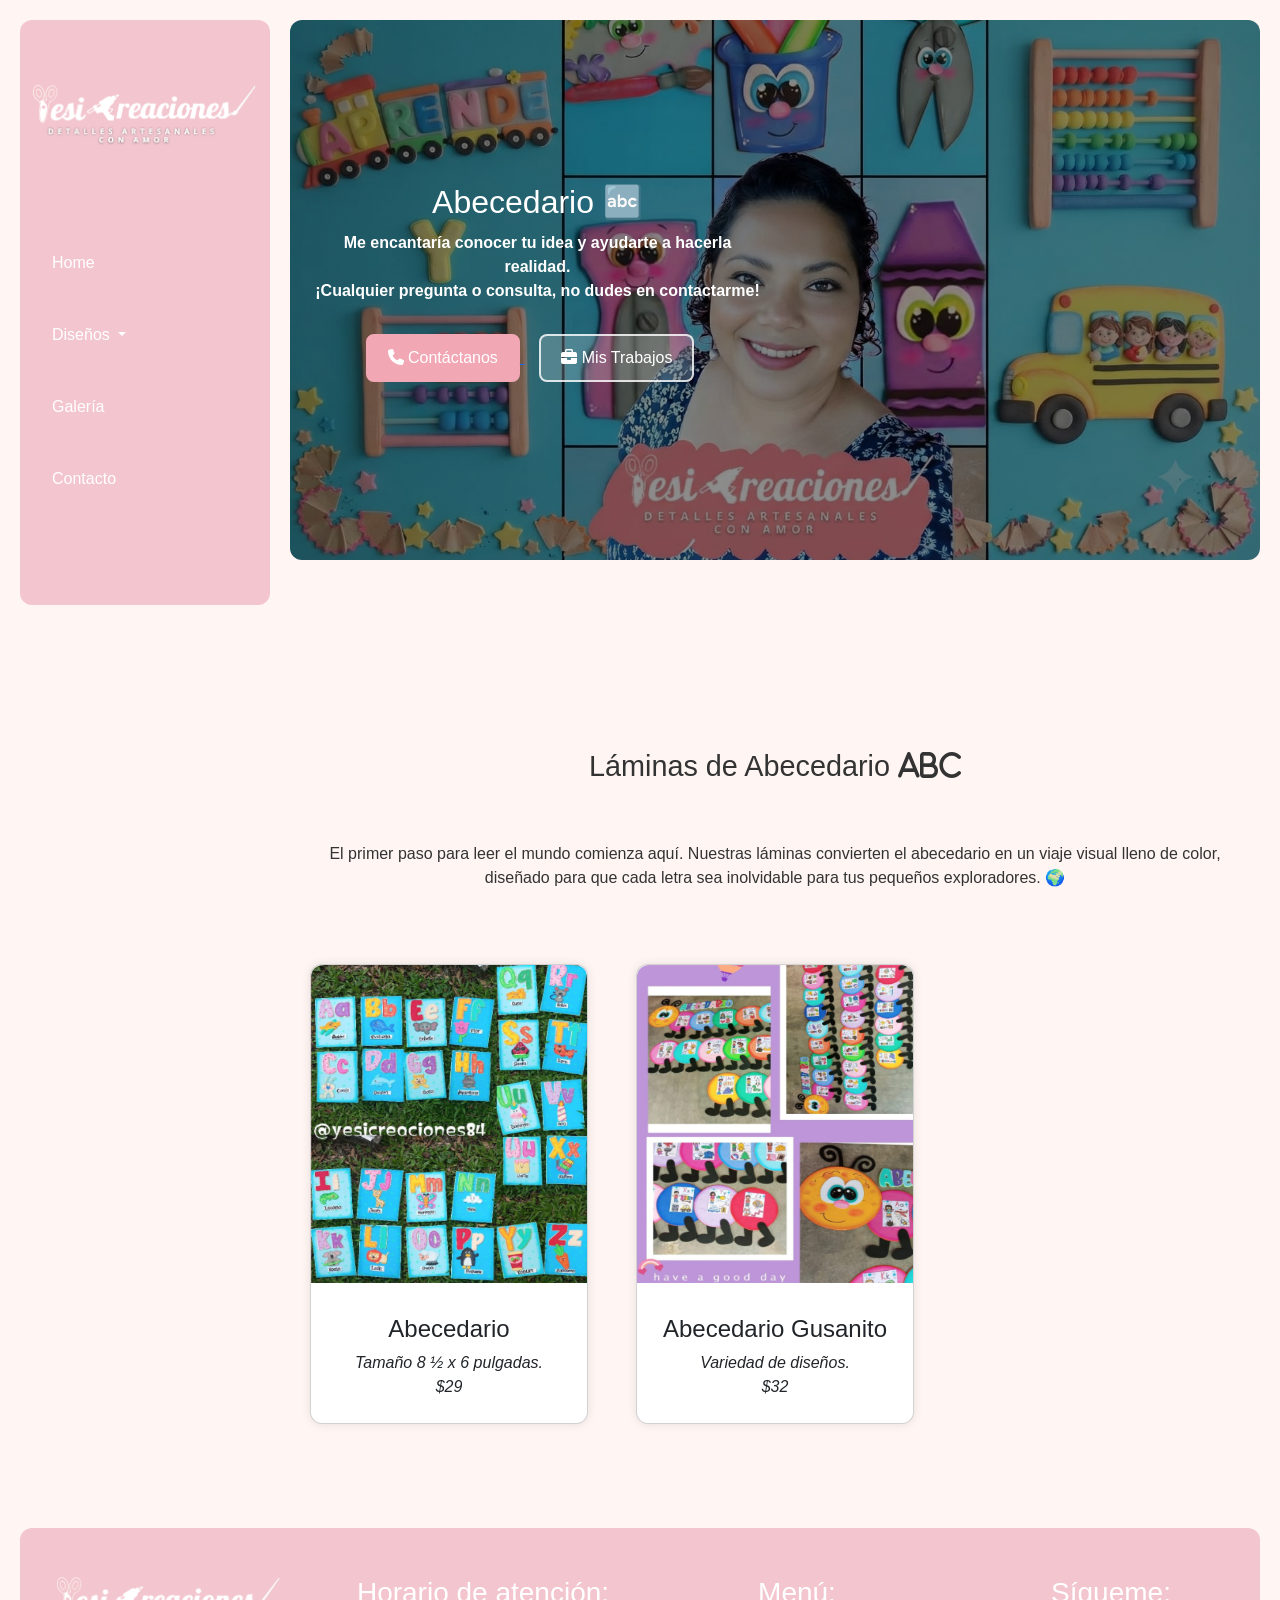
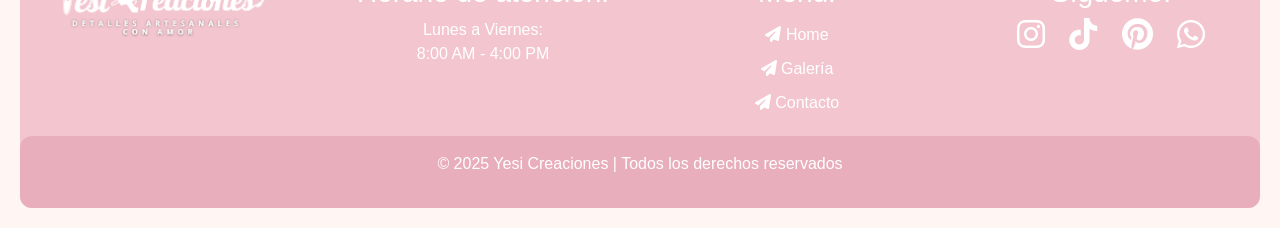
==== abecedario.html @ 876af3dc "modificaciones varias y refactorizacion de imgs" ====
<!DOCTYPE html>
<html lang="es">

<head>
    <meta charset="UTF-8" />
    <meta name="viewport" content="width=device-width, initial-scale=1.0" />
    <meta name="robots" content="index, follow" />
    <link rel="canonical" href="https://yesicreaciones.vercel.app/abecedario.html" />

    <meta name="description"
        content="Láminas de abecedario de Yesi Creaciones: abecedario clásico y gusanito. Diseños en foami para enseñar el alfabeto en aulas de Panamá." />

    <meta name="keywords" content="abecedario, alfabeto, láminas escolares, foami, manualidades Panamá" />

    <title>Abecedario | Yesi Creaciones</title>

    <!-- Open Graph -->
    <meta property="og:type" content="website" />
    <meta property="og:locale" content="es_PA" />
    <meta property="og:site_name" content="Yesi Creaciones" />
    <meta property="og:title" content="Abecedario | Yesi Creaciones" />
    <meta property="og:description" content="Láminas de abecedario de Yesi Creaciones: abecedario clásico y gusanito. Diseños en foami para enseñar el alfabeto en aulas de Panamá." />
    <meta property="og:url" content="https://yesicreaciones.vercel.app/abecedario.html" />
    <meta property="og:image" content="https://yesicreaciones.vercel.app/imgs/logoYessyCreaciones.png" />

    <link href="https://cdn.jsdelivr.net/npm/bootstrap@5.3.8/dist/css/bootstrap.min.css" rel="stylesheet"
        integrity="sha384-sRIl4kxILFvY47J16cr9ZwB07vP4J8+LH7qKQnuqkuIAvNWLzeN8tE5YBujZqJLB" crossorigin="anonymous" />

    <link rel="stylesheet" href="https://cdnjs.cloudflare.com/ajax/libs/font-awesome/6.5.1/css/all.min.css"
        integrity="sha512-DTOQO9RWCH3ppGqcWaEA1BIZOC6xxalwEsw9c2QQeAIftl+Vegovlnee1c9QX4TctnWMn13TZye+giMm8e2LwA=="
        crossorigin="anonymous" referrerpolicy="no-referrer" />

    <link rel="stylesheet" href="styles/portfolio.css">
</head>

<body>
    <div class="layout">

        <!-- menu -->
        <nav class="sidebar">
            <a class="logo" href="index.html">
                <img src="imgs/logoYessyCreaciones.png" alt="Logo de Yesi Creaciones" />
            </a>

            <button class="menuToggle" aria-label="Abrir menú">
                <span></span>
                <span></span>
                <span></span>
            </button>

            <ul class="listaMenu">
                <a href="index.html"><li>Home</li></a>
                
                <li class="nav-item dropdown">
                    <a class="nav-link dropdown-toggle" href="#" role="button" data-bs-toggle="dropdown" aria-expanded="false">
                        Diseños
                    </a>
                    <ul class="dropdown-menu">
                        <li><a class="dropdown-item" href="asistencia.html">Asistencia</a></li>
                        <li><a class="dropdown-item" href="cumpleanos.html">Cumpleaños</a></li>
                        <li><a class="dropdown-item" href="dias-semana.html">Días de la Semana</a></li>
                        <li><a class="dropdown-item" href="palabras-magicas.html">Palabras Mágicas</a></li>
                        <li><a class="dropdown-item" href="abecedario.html">Abecedario</a></li>
                        <li><a class="dropdown-item" href="numeros.html">Números</a></li>
                        <li><a class="dropdown-item" href="vocales.html">Vocales</a></li>
                    </ul>
                </li>

                <a href="galeria.html"><li>Galería</li></a>
                <a href="contacto.html"><li>Contacto</li></a>
            </ul>
        </nav>

        <header class="hero">
            <div class="hero-text">
                <h1>Abecedario 🔤</h1>
                <p>Me encantaría conocer tu idea y ayudarte a hacerla realidad. <br> 
                    ¡Cualquier pregunta o consulta, no dudes en contactarme!</p>

                <a href="https://wa.me/50763247221?text=Hola%20Yesi%20Creaciones%2C%20me%20gustar%C3%ADa%20cotizar%20un%20trabajo" target="_blank" rel="noopener">
                    <button class="btn1 btn-lg">
                        <i class="fa-solid fa-phone"></i> Contáctanos
                    </button>
                </a>
                <a href="galeria.html">
                    <button class="btn2 btn-lg btn-lg">
                        <i class="fa-solid fa-briefcase"></i> Mis Trabajos
                    </button>
                </a>
                
            </div>

        </header>

        <section class="cards">
            <h2 class="titulo-bloque-cards">Láminas de Abecedario <i class="fa-solid fa-a"></i><i class="fa-solid fa-b"></i><i class="fa-solid fa-c"></i></h2>
            <p class="textosTitulos">El primer paso para leer el mundo comienza aquí. Nuestras láminas convierten el abecedario en un viaje visual lleno de color, diseñado para que cada letra sea inolvidable para tus pequeños exploradores. 🌍</p>

            <div class="card" id="abecedario2">
                <img src="imgs/Manualidad-Abecedario1.png" alt="Manualidad Abecedario" loading="lazy" />
                <h4>Abecedario</h4>
                <em>Tamaño 8 ½ x 6 pulgadas.</em>
                <em class="precio">$29</em> <br>
            </div>   
            <div class="card" id="gusanito">
                <img src="imgs/Manualidad-Abecedario-Gusanito.png" alt="Manualidad Abecedario Gusanito" loading="lazy" />
                <h4>Abecedario Gusanito</h4>
                <em>Variedad de diseños.</em>
                <em class="precio">$32</em> <br>
            </div>   

        </section>

        <footer class="footer">
            <div class="logoFooter">
                <img src="imgs/logoYessyCreaciones.png" alt="Logo de Yesi Creaciones" />
            </div>

            <div class="menuFooter">
                <h3>Menú:</h3>
                <a href="index.html"><i class="fa-solid fa-paper-plane"></i> Home</a>
                <a href="galeria.html"><i class="fa-solid fa-paper-plane"></i> Galería</a>
                <a href="contacto.html"><i class="fa-solid fa-paper-plane"></i> Contacto</a>
            </div>

            <div class="horarioFooter">
                <h3>Horario de atención:</h3>
                <p>Lunes a Viernes: <br>8:00 AM - 4:00 PM</p>
            </div>

            <div class="socialFooter">
                <h3>Sígueme:</h3>
                <a href="https://www.instagram.com/yesicreaciones84" target="_blank"><i class="fa-brands fa-instagram fa-2x"></i></a>

                <a href="https://www.tiktok.com/@yesicreaciones84" target="_blank"><i class="fa-brands fa-tiktok fa-2x"></i></a>

                <a href="https://www.pinterest.com/yesemiranda84" target="_blank"> <i class="fa-brands fa-pinterest fa-2x"></i></a>

                <a href="https://wa.me/50763247221?text=Hola%20Yesi%20Creaciones%2C%20me%20gustar%C3%ADa%20cotizar%20un%20trabajo"
                    target="_blank" rel="noopener"><i class="fa-brands fa-whatsapp fa-2x"></i></a>
            </div>

            <div class="copyrightFooter">
                <p>© 2025 Yesi Creaciones | Todos los derechos reservados</p>
            </div>
        </footer>

    </div>

    <!-- Botón volver arriba -->
    <a href="#" class="scroll-top" aria-label="Volver arriba">
        <i class="fa-solid fa-chevron-up"></i>
    </a>

    <script src="scripts/menuHamb.js"></script>
    
    <script src="https://cdn.jsdelivr.net/npm/bootstrap@5.3.8/dist/js/bootstrap.bundle.min.js"
        integrity="sha384-FKyoEForCGlyvwx9Hj09JcYn3nv7wiPVlz7YYwJrWVcXK/BmnVDxM+D2scQbITxI"
        crossorigin="anonymous"></script>
</body>
</html>
---- styles/portfolio.css ----
:root {
    --background-color-hover: #e9aebb;
    --font-color: #333333;
    --font-color2: #ffffff;
    --nav-background-color: #f3c6cf;
    --background-color: #fff6f3;
    --btn-color: #f2a7b5;
}

* {
    box-sizing: border-box; /* incluyo el padding y border en el tamaño total de los elementos */
}

html,
body {
    margin: 0; /* elimino el margen externo de todos los elementos */
    padding: 0; /* elimino el relleno interno de todos los elementos */
    overflow-x: hidden; /* evita scroll horizontal por elementos que desbordan */
}

body {
    margin: 0; /* elimino el margen externo de todos los elementos */
    padding: 0; /* elimino el relleno interno de todos los elementos */
    font-family: Arial, sans-serif; /* establezco una fuente legible para todo el sitio */
    background: var(--background-color); /* color de fondo claro para todo el sitio */
}

.layout {
    display: grid; /* utilizo grid layout para organizar el contenido */
    grid-template-columns: 250px 1fr; /* aqui el digo que la primera columna es de 250px y la segunda toma el resto */
    grid-template-rows: 350px auto auto auto; /* filas con alturas automáticas */
    grid-template-areas: 
        "sidebar hero"
        "sidebar hero"
        "sidebar main"
        ". cards"
        "footer footer";
    min-height: 100vh; /* aseguro que el layout ocupe al menos toda la altura de la ventana */
    gap: 20px; /* espacio entre las áreas del grid */
    padding: 20px; /* espacio interno alrededor del layout */
    box-sizing: border-box; /* incluyo el padding en el tamaño total del layout */
}

.logo img {
    width: 14rem; /* ancho del logo */
    display: block; /* lo hago un elemento de bloque para que respete el margin auto */
    margin: 4rem auto; /* centro el logo horizontalmente */
    transition: all 0.3s ease; /* transición suave para cualquier cambio */
}
.logo img:hover {
    transform: scale(1.0); /* efecto de zoom al pasar el cursor */
    transition: transform 0.3s ease; /* transición suave para el efecto */
}

.sidebar {
    grid-area: sidebar; /* asigno el área del grid para el menú */
    position: sticky; /* hago que el menú sea sticky */
    top: 0; /* distancia desde la parte superior cuando es sticky */
    z-index: 1000; /* z-index alto para que quede por encima de otros elementos */
    background: var(--nav-background-color); /* color de fondo oscuro para el menú */
    color: var(--font-color); /* color de fuente claro para el menú */
    border-radius: 12px; /* bordes redondeados */
    align-items: stretch; /* centro verticalmente los elementos */
    overflow: visible; /* permitir que el dropdown se desborde */
    display: flex;
    flex-direction: column;
    height: 65vh;
}
.sidebar ul {
    list-style: none; /* elimino los puntos de la lista */
    padding: 0; /* elimino el padding por defecto */
}
.sidebar ul li {
    margin: 1rem 0; /* espacio entre los elementos de la lista */
    cursor: pointer; /* cambio el cursor para indicar que es interactivo */
    padding: 0.5rem 1rem 0.5rem 2rem; /* espacio a la izquierda para separar el texto del borde */
    margin: 2rem 0; /* espacio entre los elementos de la lista */
    transition: all 0.3s ease; /* transición suave para los efectos hover */
}
.sidebar ul a {
    text-decoration: none; /* elimino el subrayado de los enlaces */
    color: var(--font-color2); /* color de fuente claro para los enlaces */
    display: block; /* hago que el enlace ocupe todo el espacio del li */
}   
.sidebar ul li:not(.dropdown-menu li):hover, .sidebar ul a.active li {
    background: rgba(255, 255, 255, 0.2); /* cambio de fondo al pasar el cursor o si es el enlace activo */
}

/* ===DROPDOWN DISEÑOS === */
.sidebar .nav-item.dropdown {
    position: relative;
}
.sidebar .dropdown-toggle {
    color: var(--font-color2) !important;
}
.sidebar .dropdown-toggle:hover,
.sidebar .dropdown-toggle:focus,
.sidebar .dropdown-toggle:active,
.sidebar .dropdown-toggle.show {
    color: var(--font-color2) !important;
    background: rgba(255, 255, 255, 0.2);
}
.sidebar .dropdown-menu {
    background: var(--nav-background-color);
    border: none;
    border-radius: 8px;
    padding: 0.5rem 0;
    min-width: 100%;
}
.sidebar .dropdown-menu li {
    margin: 0;
    padding: 0;
}
.sidebar .dropdown-menu a {
    color: var(--font-color2);
    padding: 0.5rem 1.5rem;
}
.sidebar .dropdown-menu a:hover,
.sidebar .dropdown-menu a:focus {
    background: rgba(255, 255, 255, 0.2);
    outline: none;
}
/* ===FIN DROPDOWN DISEÑOS === */


/* ===MENU HAMBURGUESA PARA MOVILES === */
.menuToggle {
    display: none; /* oculto el boton por defecto */
    flex-direction: column; /* organizo los spans en columna */
    justify-content: space-around; /* distribuyo los spans con espacio entre ellos */
    width: 30px; /* ancho del boton */
    height: 25px; /* alto del boton */
    background: transparent; /* le aplico fondo transparente para que no se vea */
    border: none; /* sin borde */
    cursor: pointer; /* cursor de mano */
    padding: 0; /* sin padding */
    z-index: 1100; /* z-index alto para que quede por encima de otros elementos */
}

.menuToggle span {
    width: 100%; /* ancho completo de cada span */
    height: 3px; /* alto de cada span */
    background: var(--font-color2); /* color blanco para que se vea en fondo oscuro */
    border-radius: 10px; /* bordes redondeados */
    transition: all 0.3s ease; /* transicion suave para las transformaciones */
}

/* selecciono el primer span dentro del menuToggle cuando tiene la clase active */
.menuToggle.active span:nth-child(1) { 
    /* aqui le digo que rote ese span para formar una parte de la x */
    transform: rotate(45deg) translate(5px, 5px); /* rotacion y traslacion del primer span */
}

/* selecciono el segundo span dentro del menuToggle cuando tiene la clase active */
.menuToggle.active span:nth-child(2) {
    /* aqui le digo que oculte ese span para transformarlo en una X */
    opacity: 0; /* oculto el segundo span */
}

/* selecciono el tercer span dentro del menuToggle cuando tiene la clase active */
.menuToggle.active span:nth-child(3) {
    /* aqui le digo que rote ese span cruzarlo con el primer span y transformarlo en una X */
    transform: rotate(-45deg) translate(7px, -7px); /* rotacion y traslacion del tercer span */
}
/* === FIN MENU HAMBURGUESA PARA MOVILES === */


.hero {
    grid-area: hero;
    /* Fondo con overlay para legibilidad */
    background: linear-gradient(rgba(0,0,0,0.45), rgba(0,0,0,0.45)), url("../imgs/heroYee.jpeg");
    /* background-attachment: fixed; /* para que la img de fondo no se mueva al hacer scroll */
    /* background-position: center; */
    background-size: cover;
    background-repeat: no-repeat;
    border-radius: 12px;
    padding: 20px;
    display: grid;
    grid-template-columns: 1fr 1fr;
    grid-template-areas: 
        "text person";
    align-items: center;
    gap: 20px;
    color: #ffffff;
    font-weight: bold;
    height: 60vh;
}

.hero-text {
    grid-area: text;
    text-align: center;
}

.hero-text h1 {
    margin: 0 0 10px;
    font-size: 32px;
    text-align: center;
}

.hero-person {
    grid-area: person;
    text-align: center;
}
.hero-person img {
    border-radius: 12px;
    height: auto;
}

.hero-person img {
    max-width: 80%;
    height: auto;
}
.btn1 {
    background-color: var(--btn-color);
    color: var(--font-color2);
    border: 2px solid var(--btn-color);
    padding: 10px 20px;
    border-radius: 8px;
    font-size: 16px;
    cursor: pointer;
    transition: background-color 0.3s ease, border-color 0.3s ease, color 0.3s ease, transform 0.3s ease;
    text-decoration: none;
}
.btn1  a {
    text-decoration: none;
}
.btn1:hover {
    background-color: rgba(255, 255, 255, 0.2);
    border: 2px solid rgba(255, 255, 255, 0.8);
    transform: scale(1.05);
    color: var(--font-color2);
}
.btn2 {
    background-color: rgba(255, 255, 255, 0.2);
    border: 2px solid rgba(255, 255, 255, 0.8);
    color: var(--font-color2);
    padding: 10px 20px;
    border-radius: 8px;
    font-size: 16px;
    cursor: pointer;
    margin: 15px;
    transition: background-color 0.3s ease, border-color 0.3s ease, color 0.3s ease, transform 0.3s ease;
}
.btn2  a {
    text-decoration: none;
}
.btn2:hover {
    background-color: var(--btn-color);
    border: 2px solid var(--btn-color);
    transform: scale(1.05);
    color: var(--font-color2);
}

.main {
    grid-area: main;
    background: white;
    padding: 20px;
    border-radius: 12px;
    display: grid;
    grid-template-columns: repeat(auto-fit, minmax(150px, 1fr));
    gap: 15px;
}

.main figure {
    margin: 0;
    display: flex;
    flex-direction: column;
    align-items: center;
    text-align: center;
}

.main figure img {
    width: 100%;
    height: 200px;
    border-radius: 10px;
    box-shadow: 10px 10px 10px rgba(0, 0, 0, 0.1);
    margin-bottom: 10px;
}

.main figure figcaption {
    color: var(--font-color);
    font-size: 14px;
    font-weight: 500;
    padding: 5px;
}

.main a {
    text-decoration: none;
}

.cards {
    grid-area: cards;
    display: grid;
    grid-template-columns: repeat(auto-fit, minmax(240px, 1fr));
    gap: 3rem;
    padding: 20px;
    margin-top: 3rem;
    justify-content: center;
    align-items: stretch;
}

.titulo-bloque-cards {
    grid-column: 1 / -1; /* ocupar todo el ancho del grid */
    text-align: center;
    margin: 3.5rem 3rem 0 3rem;
    padding-bottom: 10px;
    font-size: 1.8rem;
    color: var(--font-color);
}

.textosTitulos {
    grid-column: 1 / -1; /* ocupar todo el ancho del grid */
    text-align: center;
    padding-bottom: 10px;
    font-size: 1rem;
    color: var(--font-color);
}


.card {
    background: #ffffff;
    border-radius: 12px;
    box-shadow: 0 0 10px rgba(0, 0, 0, 0.1);
    display: flex;
    flex-direction: column;
    text-align: center;
    width: 100%;
    max-width: 350px;
    justify-self: center;
}
.card img {
    border-radius: 12px 12px 0 0;
    width: 100%;
    height: 350px;
    padding-bottom: 2rem;
}



.footer {
    grid-area: footer;
    display: grid; /* utilizo grid layout para organizar el contenido */
    grid-template-columns: 1fr 1fr 1fr 1fr; /* aqui el digo que la primera columna es de 250px y la segunda toma el resto */
    grid-template-rows: auto auto; /* filas con alturas automáticas */
    grid-template-areas: 
        "logoFooter horarioFooter menuFooter socialFooter"
        "copyrightFooter copyrightFooter copyrightFooter copyrightFooter";
    gap: 1rem; /* espacio entre las áreas del grid */
    box-sizing: border-box; /* incluyo el padding en el tamaño total del layout */
    background-color: var(--nav-background-color);
    color: var(--font-color2);
    border-radius: 12px;
    width: 100%;
    margin-top: 4rem;
}

.logoFooter {
    grid-area: logoFooter;
    text-align: center;
}
.logoFooter img {
    margin-top: 3rem;
    width: 14rem;
}
.horarioFooter {
    grid-area: horarioFooter;
    text-align: center;
    margin-top: 3rem;
}
.menuFooter {
    display: flex;
    flex-direction: column;
    grid-area: menuFooter;
    text-align: center;
    margin-top: 3rem;
    transition: all 0.3s ease;
}
.menuFooter a {
    color: var(--font-color2);
    text-decoration: none;
    margin: 5px 0;
    transition: all 0.3s ease;
}
.menuFooter a:hover, .menuFooter a:focus {
    text-decoration: underline;
    transform: scale(1.05);
}

.socialFooter {
    grid-area: socialFooter;
    text-align: center;
    margin-top: 3rem;
    transition: all 0.3s ease;
}
.socialFooter a {
    color: var(--font-color2);
    margin: 0 10px;
    font-size: 1rem;
    transition: all 0.3s ease;
    display: inline-block;
}
.socialFooter a:hover, .socialFooter a:focus {
    transform: scale(1.05);
}
.copyrightFooter {
    grid-area: copyrightFooter;
    text-align: center;
    padding: 1rem;
    background: var(--background-color-hover);
    color: white;
    border-radius: 12px;
    font-size: 16px;
    object-fit: contain;
}



/* Botón volver arriba */
.scroll-top {
    position: fixed;
    bottom: 30px;
    right: 30px;
    width: 45px;
    height: 45px;
    background: var(--btn-color);
    color: var(--font-color2);
    border: none;
    border-radius: 50%;
    display: flex;
    align-items: center;
    justify-content: center;
    font-size: 1.2rem;
    cursor: pointer;
    opacity: 0;
    pointer-events: none;
    transition: opacity 0.3s ease, transform 0.3s ease;
    z-index: 999;
    text-decoration: none;
}
.scroll-top.visible {
    opacity: 1;
    pointer-events: auto;
}
.scroll-top:hover {
    background: var(--background-color-hover);
    transform: translateY(-3px);
}

@media (max-width: 600px) {

    body {
        box-sizing: border-box;
        margin: 0;
    }

    .layout {
        grid-template-columns: 1fr;
        grid-template-rows: auto auto auto auto;
        grid-template-areas:
        "sidebar"
        "hero"
        "main"
        "cards"
        "footer";
        box-sizing: border-box;
        padding: 6px;
        gap: 10px;
    }

    .hero {
        grid-template-columns: 1fr;
        background-position: center;
        grid-template-areas:
        "text"
        "person";
        height: auto;
    }

    .hero-person img {
        max-width: 360px;
    }

    /*para colocar los botones horizontales en el centro de la pantalla en mobile*/
    .hero-text > a > button {
        margin: 0 auto;
        display: inline-block;
    }

    /* sidebar en mobile */
    .sidebar {
        flex-direction: column;
        justify-content: flex-start;
        align-items: center;
        position: sticky;
        top: 0;
        padding: 20px 15px;
        overflow: visible;
        min-height: 120px;
        z-index: 1200;
        width: 100%;
        height: fit-content;
        border-radius: 20px;
    }

    .sidebar .logo {
        width: 100%;
        text-align: center;
        margin-bottom: 0;
        padding: 0;
        flex-shrink: 0;
    }

    .sidebar .logo img {
        width: 18rem;
    }
    .sidebar ul li:not(.dropdown-menu li):hover, .sidebar ul a.active li {
        background: linear-gradient(to bottom, #e9aebb, #ffb6c1);
        transform: none;
    }


    /* mostrar botón hamburguesa en móvil */
    .menuToggle {
        display: flex; /* display flex para que se comporte como flexbox */
        position: absolute;
        bottom: 20px;
        right: 15px;
        flex-shrink: 0;
    }
    
    .sidebar .listaMenu {
        display: none; /* ocultar el menú por defecto */
        position: fixed; /* usar fixed para que se abra desde el viewport */
        top: 245px; /* posición desde la parte superior */
        right: 0; /* alineado al inicio del viewport */
        width: 80%; /* mitad de la pantalla */
        background: var(--nav-background-color); /* mismo color de fondo que el sidebar */
        z-index: 1100; /* z-index alto para que quede por encima de otros elementos */
        padding: 10px 0; /* padding vertical */
        flex-direction: column; /* organizar items en columna */
        list-style: none;
        margin: 0;
        max-height: calc(100vh - 245px);
        overflow-y: auto;
        border-radius: 0 0 20px 20px; /* bordes redondeados solo en la parte inferior */
    }

    .sidebar .listaMenu li {
        margin: 0;
        padding: 15px 20px;
        width: 100%;
        text-align: left;
        border-bottom: 1px solid rgba(255, 255, 255, 0.1);
    }

    .sidebar .listaMenu a {
        text-decoration: none;
        color: var(--font-color2);
        display: block;
        width: 100%;
    }

    .sidebar .listaMenu a.active li {
        background: var(--background-color-hover);
    }

    .sidebar .listaMenu.active {
        display: flex; /* mostrar el menú cuando tiene la clase active */
    }

    /* Dropdown en mobile: oculto por defecto, se abre con click */
    .sidebar .dropdown-menu {
        position: static !important;
        background: transparent;
        border-radius: 0;
        padding: 0;
        box-shadow: none;
    }
    .sidebar .dropdown-menu.show {
        display: block;
    }
    .sidebar .dropdown-menu a {
        padding: 10px 20px 10px 40px;
        font-size: 14px;
        border-bottom: 1px solid rgba(255, 255, 255, 0.1);
    }

    .cards {
        grid-template-columns: repeat(2, 1fr); /* 2 columnas en mobile */
        gap: 12px;
    }

    .card {
        padding: 12px;
    }

    .card img {
        height: 200px;
    }
   

    .footer {
        grid-template-columns: 1fr;
        grid-template-areas:
            "logoFooter"
            "horarioFooter"
            "menuFooter"
            "socialFooter"
            "."
            "copyrightFooter";
        font-size: 14px;
        width: 100%;
    }
}
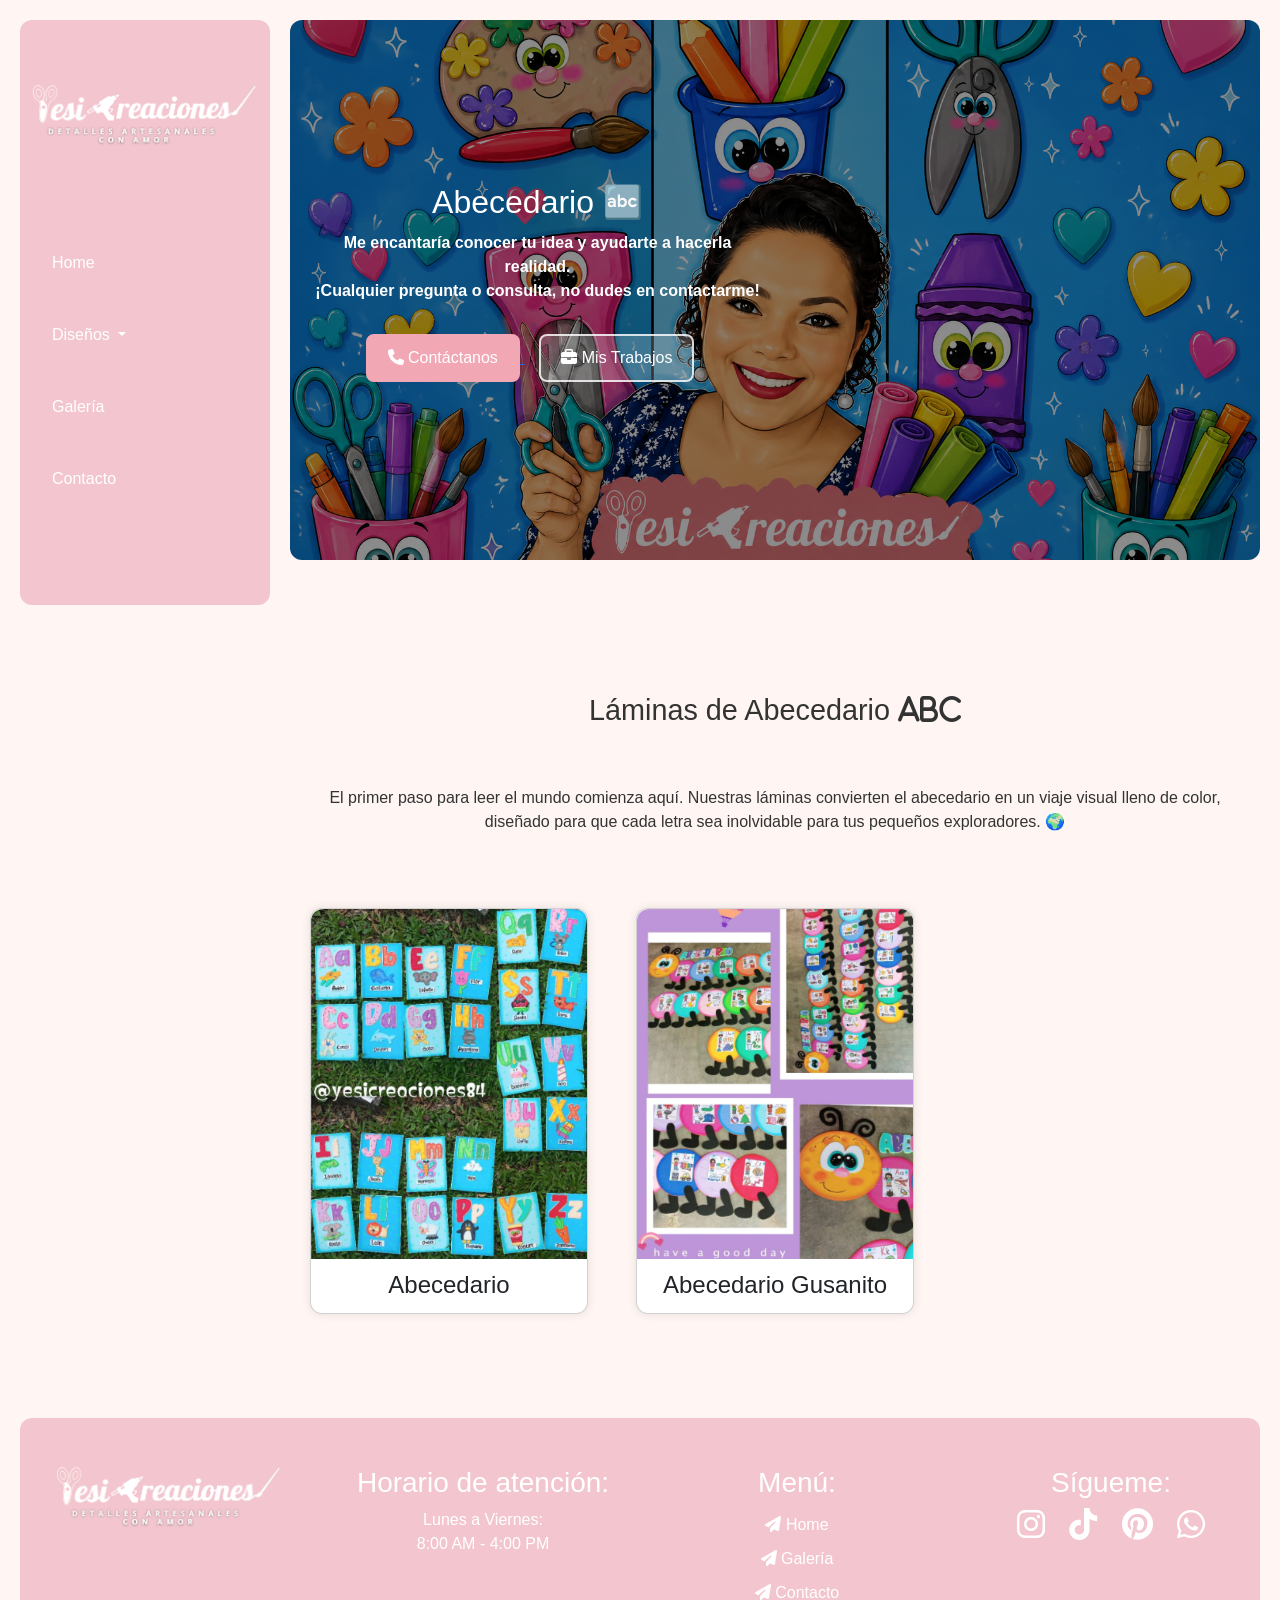
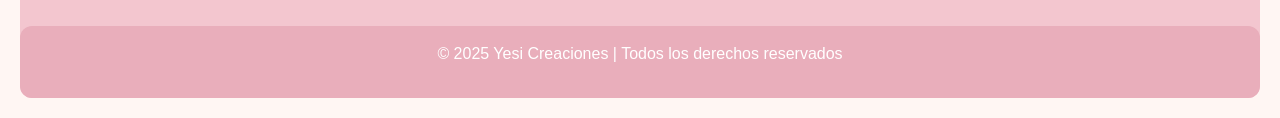
==== commit 86ee0364: "refactorizo y agrego imgs a la categoria numeros, tambien creo archivo de modal para ser reutilizado" ====
--- a/abecedario.html
+++ b/abecedario.html
@@ -96,20 +96,59 @@
             <h2 class="titulo-bloque-cards">Láminas de Abecedario <i class="fa-solid fa-a"></i><i class="fa-solid fa-b"></i><i class="fa-solid fa-c"></i></h2>
             <p class="textosTitulos">El primer paso para leer el mundo comienza aquí. Nuestras láminas convierten el abecedario en un viaje visual lleno de color, diseñado para que cada letra sea inolvidable para tus pequeños exploradores. 🌍</p>
 
-            <div class="card" id="abecedario2">
+            <!-- Tarjeta 1: Abecedario — id mantiene para compatibilidad con enlaces existentes -->
+            <div class="card" id="abecedario2"
+                 data-nombre="Abecedario"
+                 data-img="imgs/Manualidad-Abecedario1.png"
+                 data-precio="$29"
+                 data-bs-toggle="modal"
+                 data-bs-target="#modalProducto">
                 <img src="imgs/Manualidad-Abecedario1.png" alt="Manualidad Abecedario" loading="lazy" />
                 <h4>Abecedario</h4>
-                <em>Tamaño 8 ½ x 6 pulgadas.</em>
-                <em class="precio">$29</em> <br>
-            </div>   
-            <div class="card" id="gusanito">
+            </div>
+
+            <!-- Tarjeta 2: Abecedario Gusanito — id mantiene para compatibilidad con enlaces existentes -->
+            <div class="card" id="gusanito"
+                 data-nombre="Abecedario Gusanito"
+                 data-img="imgs/Manualidad-Abecedario-Gusanito.png"
+                 data-precio="$32"
+                 data-bs-toggle="modal"
+                 data-bs-target="#modalProducto">
                 <img src="imgs/Manualidad-Abecedario-Gusanito.png" alt="Manualidad Abecedario Gusanito" loading="lazy" />
                 <h4>Abecedario Gusanito</h4>
-                <em>Variedad de diseños.</em>
-                <em class="precio">$32</em> <br>
             </div>   
 
         </section>
+
+        <!-- Modal Bootstrap — se reutiliza para todas las tarjetas, JS pobla los datos al hacer clic -->
+        <div class="modal fade" id="modalProducto" tabindex="-1"
+             aria-labelledby="modalProductoLabel" aria-hidden="true">
+            <div class="modal-dialog modal-dialog-centered modal-dialog-scrollable">
+                <div class="modal-content">
+                    <!-- modal-header: titulo + boton cerrar (×) -->
+                    <div class="modal-header">
+                        <h2 class="modal-title" id="modalProductoLabel"></h2>
+                        <button type="button" class="btn-close" data-bs-dismiss="modal"
+                                aria-label="Cerrar"></button>
+                    </div>
+                    <!-- modal-body: imagen del producto + precio centrado -->
+                    <div class="modal-body">
+                        <img id="modalImg" src="" alt="" class="modal-producto-img" />
+                        <p class="modal-precio" id="modalPrecio"></p>
+                    </div>
+                    <!-- modal-footer: botones de WhatsApp y Compartir -->
+                    <div class="modal-footer">
+                        <a id="modalWhatsApp" href="" target="_blank" rel="noopener"
+                           class="btn btn-whatsapp">
+                            <i class="fa-brands fa-whatsapp"></i> Cotizar por WhatsApp
+                        </a>
+                        <button id="modalCompartir" class="btn btn-compartir">
+                            <i class="fa-solid fa-share-nodes"></i> Compartir
+                        </button>
+                    </div>
+                </div>
+            </div>
+        </div>
 
         <footer class="footer">
             <div class="logoFooter">
@@ -152,10 +191,15 @@
         <i class="fa-solid fa-chevron-up"></i>
     </a>
 
+    <!-- menuHamb.js: control del menu hamburguesa y boton scroll-to-top -->
     <script src="scripts/menuHamb.js"></script>
     
+    <!-- Bootstrap bundle: debe cargar ANTES de modal.js porque maneja la apertura/cierre del modal -->
     <script src="https://cdn.jsdelivr.net/npm/bootstrap@5.3.8/dist/js/bootstrap.bundle.min.js"
         integrity="sha384-FKyoEForCGlyvwx9Hj09JcYn3nv7wiPVlz7YYwJrWVcXK/BmnVDxM+D2scQbITxI"
         crossorigin="anonymous"></script>
+
+    <!-- modal.js: logica para poblar el modal con datos del producto al hacer clic en una tarjeta -->
+    <script src="scripts/modal.js"></script>
 </body>
 </html>
--- a/styles/portfolio.css
+++ b/styles/portfolio.css
@@ -168,9 +168,9 @@
 .hero {
     grid-area: hero;
     /* Fondo con overlay para legibilidad */
-    background: linear-gradient(rgba(0,0,0,0.45), rgba(0,0,0,0.45)), url("../imgs/heroYee.jpeg");
+    background: linear-gradient(rgba(0,0,0,0.45), rgba(0,0,0,0.45)), url("../imgs/heroYeAnimeXl.png");
     /* background-attachment: fixed; /* para que la img de fondo no se mueva al hacer scroll */
-    /* background-position: center; */
+    background-position: center; 
     background-size: cover;
     background-repeat: no-repeat;
     border-radius: 12px;
@@ -294,7 +294,7 @@
     grid-template-columns: repeat(auto-fit, minmax(240px, 1fr));
     gap: 3rem;
     padding: 20px;
-    margin-top: 3rem;
+    /* margin-top: 3rem; */
     justify-content: center;
     align-items: stretch;
 }
@@ -302,7 +302,7 @@
 .titulo-bloque-cards {
     grid-column: 1 / -1; /* ocupar todo el ancho del grid */
     text-align: center;
-    margin: 3.5rem 3rem 0 3rem;
+    margin: 3rem 3rem 0 3rem;
     padding-bottom: 10px;
     font-size: 1.8rem;
     color: var(--font-color);
@@ -327,14 +327,17 @@
     width: 100%;
     max-width: 350px;
     justify-self: center;
+    padding: 0;
 }
 .card img {
     border-radius: 12px 12px 0 0;
     width: 100%;
     height: 350px;
-    padding-bottom: 2rem;
-}
-
+    padding-bottom: 0;
+}
+.card h4 {
+    margin: 0.8rem 0.5rem;
+}
 
 
 .footer {
@@ -413,6 +416,76 @@
     object-fit: contain;
 }
 
+
+
+/* === MODAL DE PRODUCTOS === */
+/* Imagen dentro del modal: ancho completo, bordes redondeados */
+.modal-producto-img {
+    width: 100%;
+    border-radius: 8px;
+    margin-bottom: 1rem;
+}
+
+/* Texto descriptivo del producto en el modal */
+.modal-descripcion {
+    font-size: 1rem;
+    line-height: 1.6; /* interlineado amplio para facilitar lectura */
+    color: var(--font-color);
+    margin-bottom: 1rem;
+}
+
+/* Precio centrado, destacado: mas grande y con color de acento del sitio */
+.modal-precio {
+    font-size: 1.4rem;
+    font-weight: bold;
+    color: var(--btn-color);
+    text-align: center;
+    margin: 0.5rem 0 0 0;
+}
+
+/* Boton WhatsApp: verde oficial de WhatsApp para reconocimiento inmediato */
+.btn-whatsapp {
+    background-color: #25d366;
+    color: #fff;
+    border: none;
+    border-radius: 8px;
+    padding: 10px 20px;
+    font-size: 16px;
+    cursor: pointer;
+    text-decoration: none; /* eliminar subrayado del enlace <a> */
+    transition: background-color 0.3s ease;
+}
+.btn-whatsapp:hover {
+    background-color: #1da851;
+    color: #fff;
+}
+
+/* Boton Compartir: usa el color de acento del sitio para consistencia visual */
+.btn-compartir {
+    background-color: var(--btn-color);
+    color: #fff;
+    border: none;
+    border-radius: 8px;
+    padding: 10px 20px;
+    font-size: 16px;
+    cursor: pointer;
+    transition: background-color 0.3s ease;
+}
+.btn-compartir:hover {
+    background-color: var(--background-color-hover);
+    color: #fff;
+}
+
+/* Cursor pointer en las tarjetas para indicar que son clickeables */
+.card[data-bs-toggle="modal"] {
+    cursor: pointer;
+    transition: transform 0.2s ease, box-shadow 0.2s ease;
+}
+/* Efecto hover: la tarjeta se eleva ligeramente para dar feedback visual */
+.card[data-bs-toggle="modal"]:hover {
+    transform: translateY(-4px);
+    box-shadow: 0 6px 20px rgba(0, 0, 0, 0.15);
+}
 
 
 /* Botón volver arriba */
@@ -468,6 +541,8 @@
     }
 
     .hero {
+        background: linear-gradient(rgba(0,0,0,0.45), rgba(0,0,0,0.45)), url("../imgs/heroYeAnime.jpeg"); /* imagen de fondo con overlay oscuro */
+        background-size: cover; /* hago que la imagen de fondo cubra todo el área */
         grid-template-columns: 1fr;
         background-position: center;
         grid-template-areas:
@@ -591,11 +666,23 @@
     }
 
     .card {
-        padding: 12px;
+        padding: 0;
     }
 
     .card img {
         height: 200px;
+    }
+
+    /* Modal en mobile: margen reducido y botones apilados verticalmente */
+    .modal-dialog {
+        margin: 0.5rem;
+    }
+    .modal-footer {
+        flex-direction: column; /* apilar botones en columna */
+        gap: 0.5rem;
+    }
+    .modal-footer .btn {
+        width: 100%; /* cada boton ocupa todo el ancho */
     }
    
 
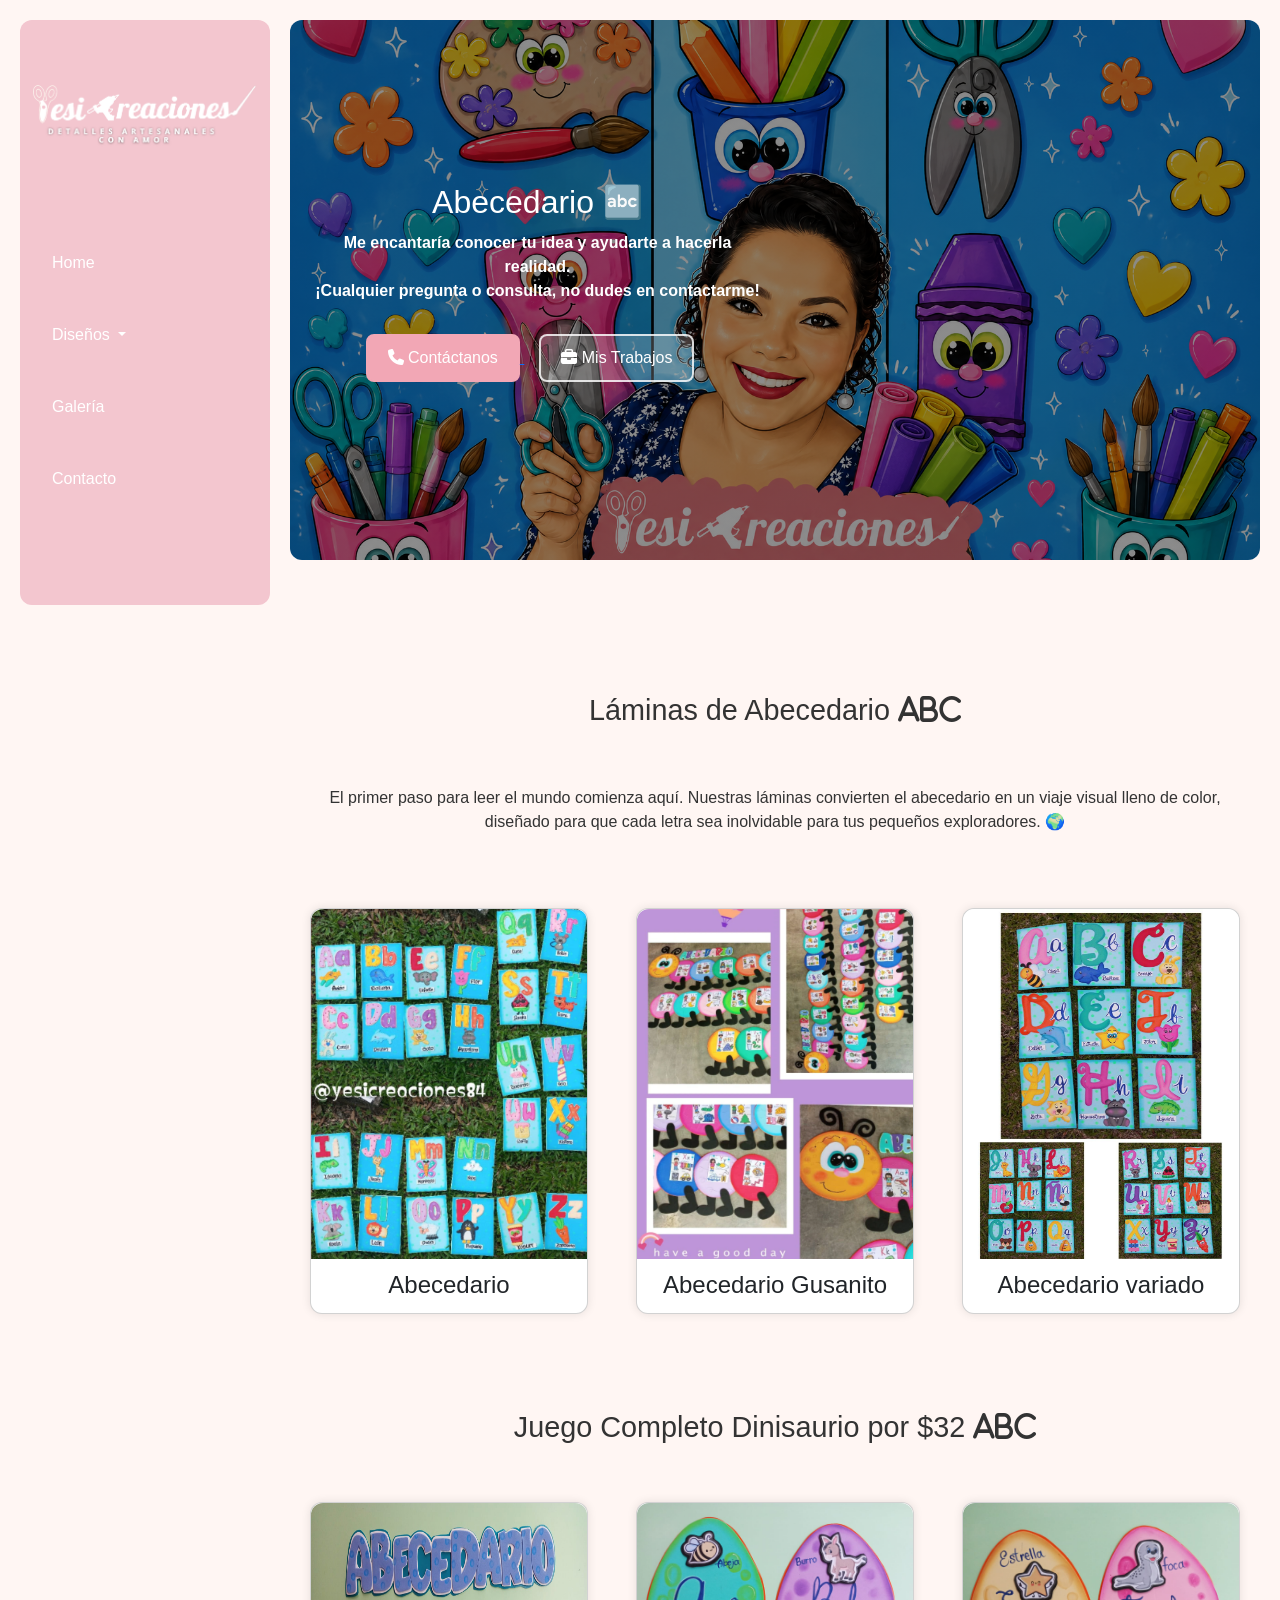
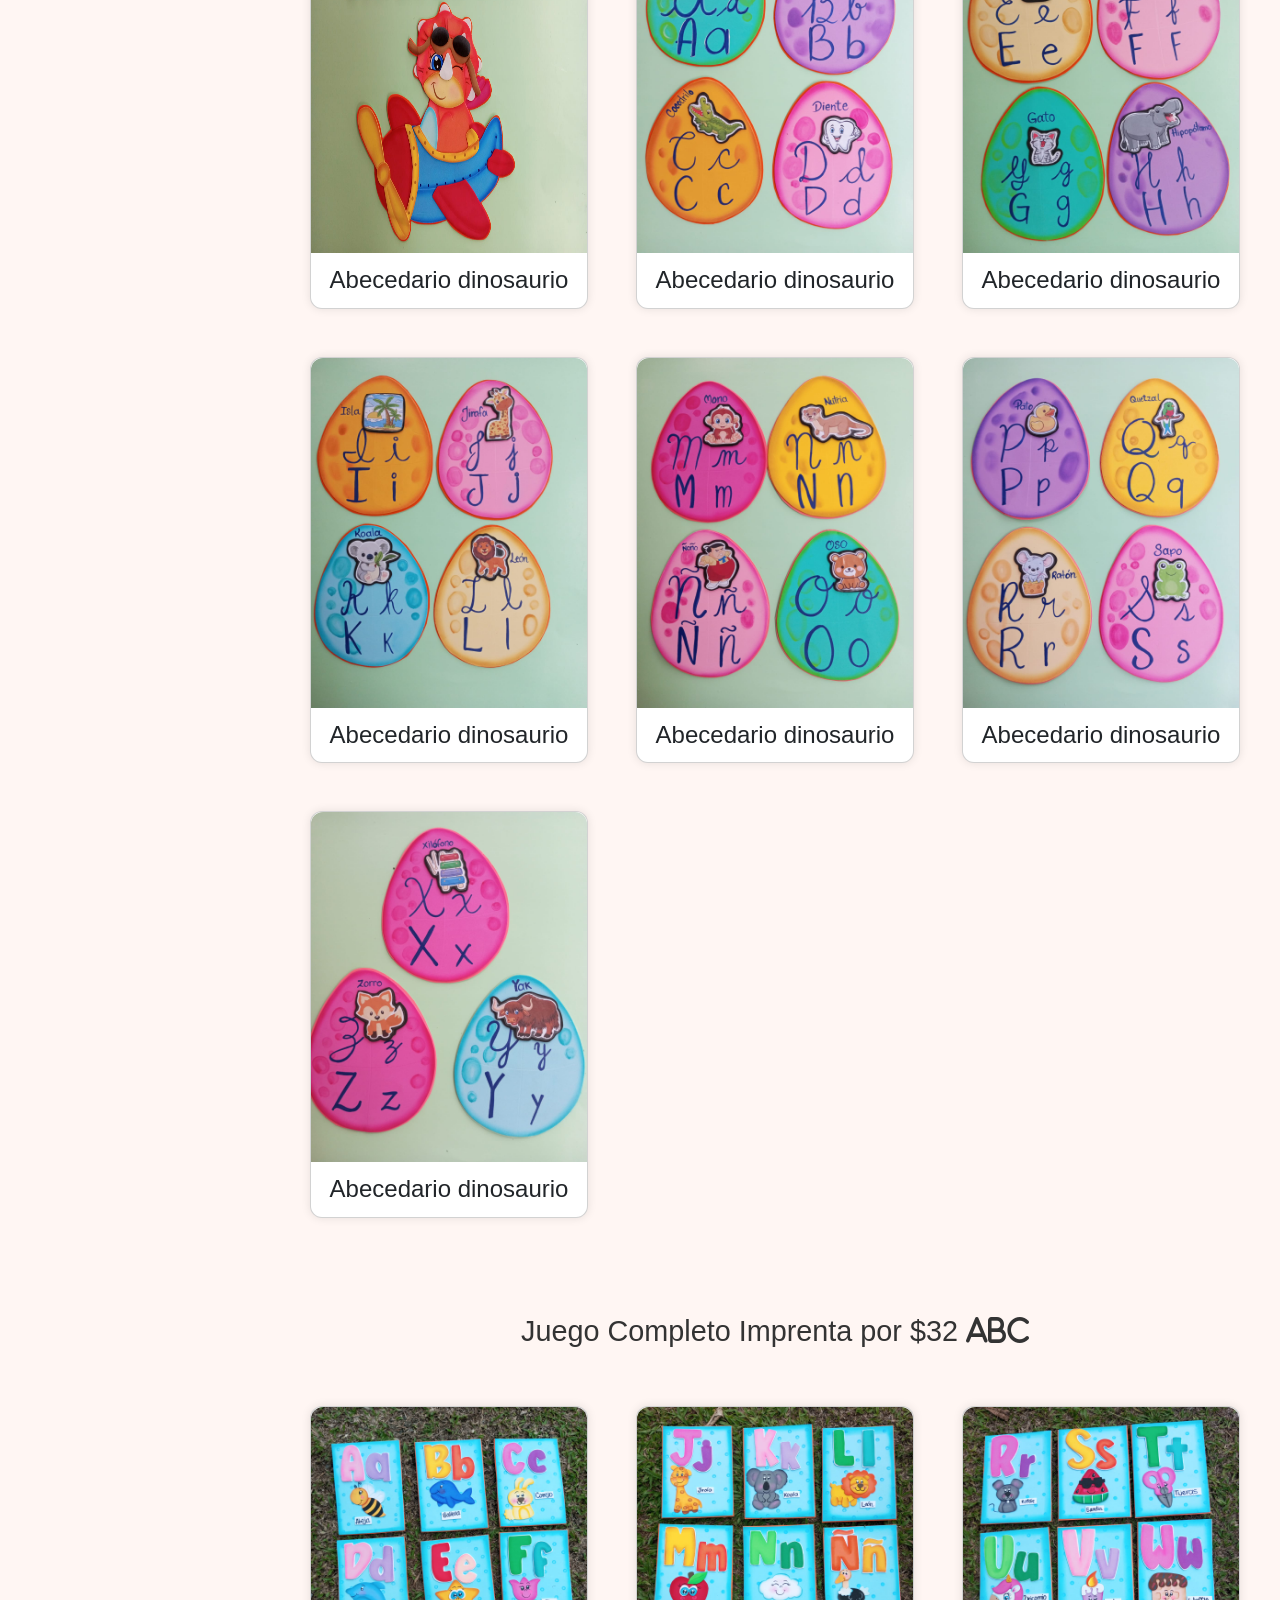
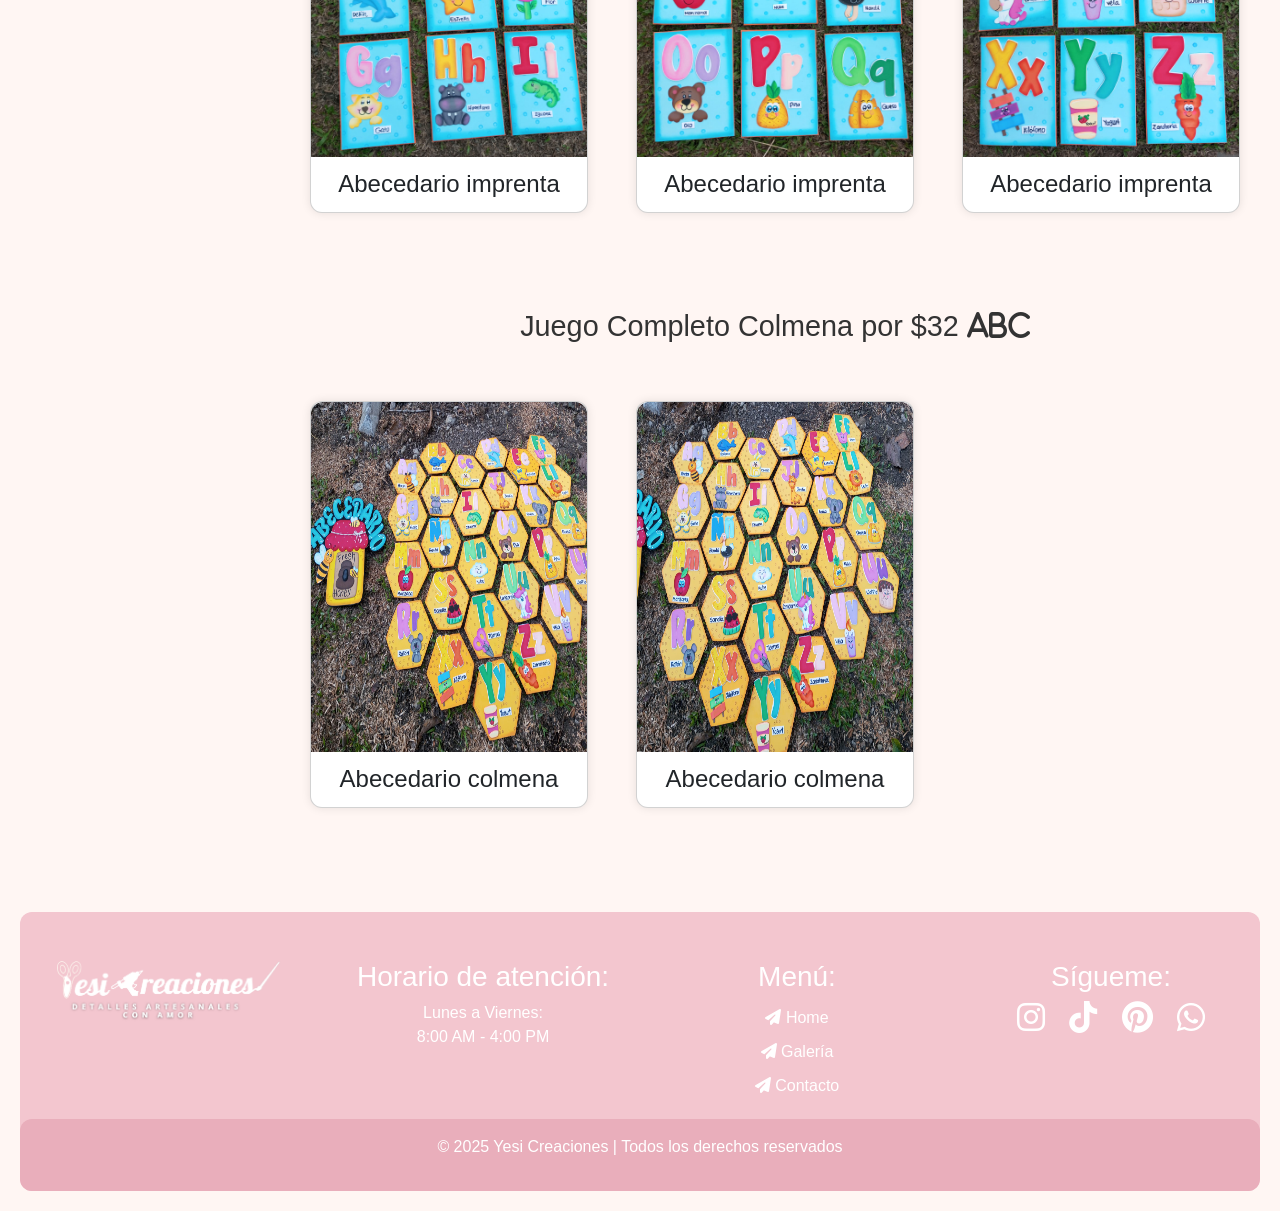
==== commit 4c0c23ec: "refactorizo categoria abecedario y agregop mas imgs" ====
--- a/abecedario.html
+++ b/abecedario.html
@@ -63,6 +63,9 @@
                         <li><a class="dropdown-item" href="abecedario.html">Abecedario</a></li>
                         <li><a class="dropdown-item" href="numeros.html">Números</a></li>
                         <li><a class="dropdown-item" href="vocales.html">Vocales</a></li>
+                        <li><a class="dropdown-item" href="valores.html">Valores</a></li>
+                        <li><a class="dropdown-item" href="meses.html">Meses del Año</a></li>
+                        <li><a class="dropdown-item" href="identificadores.html">Identificadores Puertas</a></li>
                     </ul>
                 </li>
 
@@ -117,6 +120,142 @@
                 <img src="imgs/Manualidad-Abecedario-Gusanito.png" alt="Manualidad Abecedario Gusanito" loading="lazy" />
                 <h4>Abecedario Gusanito</h4>
             </div>   
+
+            <div class="card"
+                 data-nombre="Abecedario variado"
+                 data-img="imgs/Manualidad-abc-variado.jpeg"
+                 data-precio="$32"
+                 data-bs-toggle="modal"
+                 data-bs-target="#modalProducto">
+                <img src="imgs/Manualidad-abc-variado.jpeg" alt="Manualidad Abecedario variado" loading="lazy" />
+                <h4>Abecedario variado</h4>
+            </div>   
+
+            <h2 class="titulo-bloque-cards">Juego Completo Dinisaurio por $32 <i class="fa-solid fa-a"></i><i class="fa-solid fa-b"></i><i class="fa-solid fa-c"></i></h2>
+
+            <div class="card"
+                 data-nombre="Abecedario dinosaurio juego completo"
+                 data-img="imgs/Manualidad-abc-niosaurio.jpeg"
+                 data-precio="$32"
+                 data-bs-toggle="modal"
+                 data-bs-target="#modalProducto">
+                <img src="imgs/Manualidad-abc-niosaurio.jpeg" alt="Manualidad Abecedario dinisaurio" loading="lazy" />
+                <h4>Abecedario dinosaurio</h4>
+            </div>  
+            
+            <div class="card"
+                 data-nombre="Abecedario dinosaurio juego completo"
+                 data-img="imgs/Manualidad-abc-niosaurio2.jpeg"
+                 data-precio="$32"
+                 data-bs-toggle="modal"
+                 data-bs-target="#modalProducto">
+                <img src="imgs/Manualidad-abc-niosaurio2.jpeg" alt="Manualidad Abecedario dinisaurio" loading="lazy" />
+                <h4>Abecedario dinosaurio</h4>
+            </div>  
+
+            <div class="card"
+                 data-nombre="Abecedario dinosaurio juego completo"
+                 data-img="imgs/Manualidad-abc-niosaurio3.jpeg"
+                 data-precio="$32"
+                 data-bs-toggle="modal"
+                 data-bs-target="#modalProducto">
+                <img src="imgs/Manualidad-abc-niosaurio3.jpeg" alt="Manualidad Abecedario dinisaurio" loading="lazy" />
+                <h4>Abecedario dinosaurio</h4>
+            </div>  
+
+            <div class="card"
+                 data-nombre="Abecedario dinosaurio juego completo"
+                 data-img="imgs/Manualidad-abc-niosaurio4.jpeg"
+                 data-precio="$32"
+                 data-bs-toggle="modal"
+                 data-bs-target="#modalProducto">
+                <img src="imgs/Manualidad-abc-niosaurio4.jpeg" alt="Manualidad Abecedario dinisaurio" loading="lazy" />
+                <h4>Abecedario dinosaurio</h4>
+            </div>  
+
+            <div class="card"
+                 data-nombre="Abecedario dinosaurio juego completo"
+                 data-img="imgs/Manualidad-abc-niosaurio6.jpeg"
+                 data-precio="$32"
+                 data-bs-toggle="modal"
+                 data-bs-target="#modalProducto">
+                <img src="imgs/Manualidad-abc-niosaurio6.jpeg" alt="Manualidad Abecedario dinisaurio" loading="lazy" />
+                <h4>Abecedario dinosaurio</h4>
+            </div>  
+
+            <div class="card"
+                 data-nombre="Abecedario dinosaurio juego completo"
+                 data-img="imgs/Manualidad-abc-niosaurio7.jpeg"
+                 data-precio="$32"
+                 data-bs-toggle="modal"
+                 data-bs-target="#modalProducto">
+                <img src="imgs/Manualidad-abc-niosaurio7.jpeg" alt="Manualidad Abecedario dinisaurio" loading="lazy" />
+                <h4>Abecedario dinosaurio</h4>
+            </div>  
+
+            <div class="card"
+                 data-nombre="Abecedario dinosaurio juego completo"
+                 data-img="imgs/Manualidad-abc-niosaurio9.jpeg"
+                 data-precio="$32"
+                 data-bs-toggle="modal"
+                 data-bs-target="#modalProducto">
+                <img src="imgs/Manualidad-abc-niosaurio9.jpeg" alt="Manualidad Abecedario dinisaurio" loading="lazy" />
+                <h4>Abecedario dinosaurio</h4>
+            </div>  
+
+            <h2 class="titulo-bloque-cards">Juego Completo Imprenta por $32 <i class="fa-solid fa-a"></i><i class="fa-solid fa-b"></i><i class="fa-solid fa-c"></i></h2>
+
+            <div class="card"
+                 data-nombre="Abecedario imprenta juego completo"
+                 data-img="imgs/Manualidad-abc-imprenta.jpeg"
+                 data-precio="$32"
+                 data-bs-toggle="modal"
+                 data-bs-target="#modalProducto">
+                <img src="imgs/Manualidad-abc-imprenta.jpeg" alt="Manualidad Abecedario imprenta" loading="lazy" />
+                <h4>Abecedario imprenta</h4>
+            </div>  
+
+            <div class="card"
+                 data-nombre="Abecedario imprenta juego completo"
+                 data-img="imgs/Manualidad-abc-imprenta2.jpeg"
+                 data-precio="$32"
+                 data-bs-toggle="modal"
+                 data-bs-target="#modalProducto">
+                <img src="imgs/Manualidad-abc-imprenta2.jpeg" alt="Manualidad Abecedario imprenta" loading="lazy" />
+                <h4>Abecedario imprenta</h4>
+            </div>  
+
+            <div class="card"
+                 data-nombre="Abecedario imprenta juego completo"
+                 data-img="imgs/Manualidad-abc-imprenta3.jpeg"
+                 data-precio="$32"
+                 data-bs-toggle="modal"
+                 data-bs-target="#modalProducto">
+                <img src="imgs/Manualidad-abc-imprenta3.jpeg" alt="Manualidad Abecedario imprenta" loading="lazy" />
+                <h4>Abecedario imprenta</h4>
+            </div>  
+
+            <h2 class="titulo-bloque-cards">Juego Completo Colmena por $32 <i class="fa-solid fa-a"></i><i class="fa-solid fa-b"></i><i class="fa-solid fa-c"></i></h2>
+
+            <div class="card"
+                 data-nombre="Abecedario colmena juego completo"
+                 data-img="imgs/Manualidad-abc-colmena2.jpeg"
+                 data-precio="$32"
+                 data-bs-toggle="modal"
+                 data-bs-target="#modalProducto">
+                <img src="imgs/Manualidad-abc-colmena2.jpeg" alt="Manualidad Abecedario colmena" loading="lazy" />
+                <h4>Abecedario colmena</h4>
+            </div>  
+
+            <div class="card"
+                 data-nombre="Abecedario colmena juego completo"
+                 data-img="imgs/Manualidad-abc-colmena.jpeg"
+                 data-precio="$32"
+                 data-bs-toggle="modal"
+                 data-bs-target="#modalProducto">
+                <img src="imgs/Manualidad-abc-colmena.jpeg" alt="Manualidad Abecedario colmena" loading="lazy" />
+                <h4>Abecedario colmena</h4>
+            </div>  
 
         </section>
 
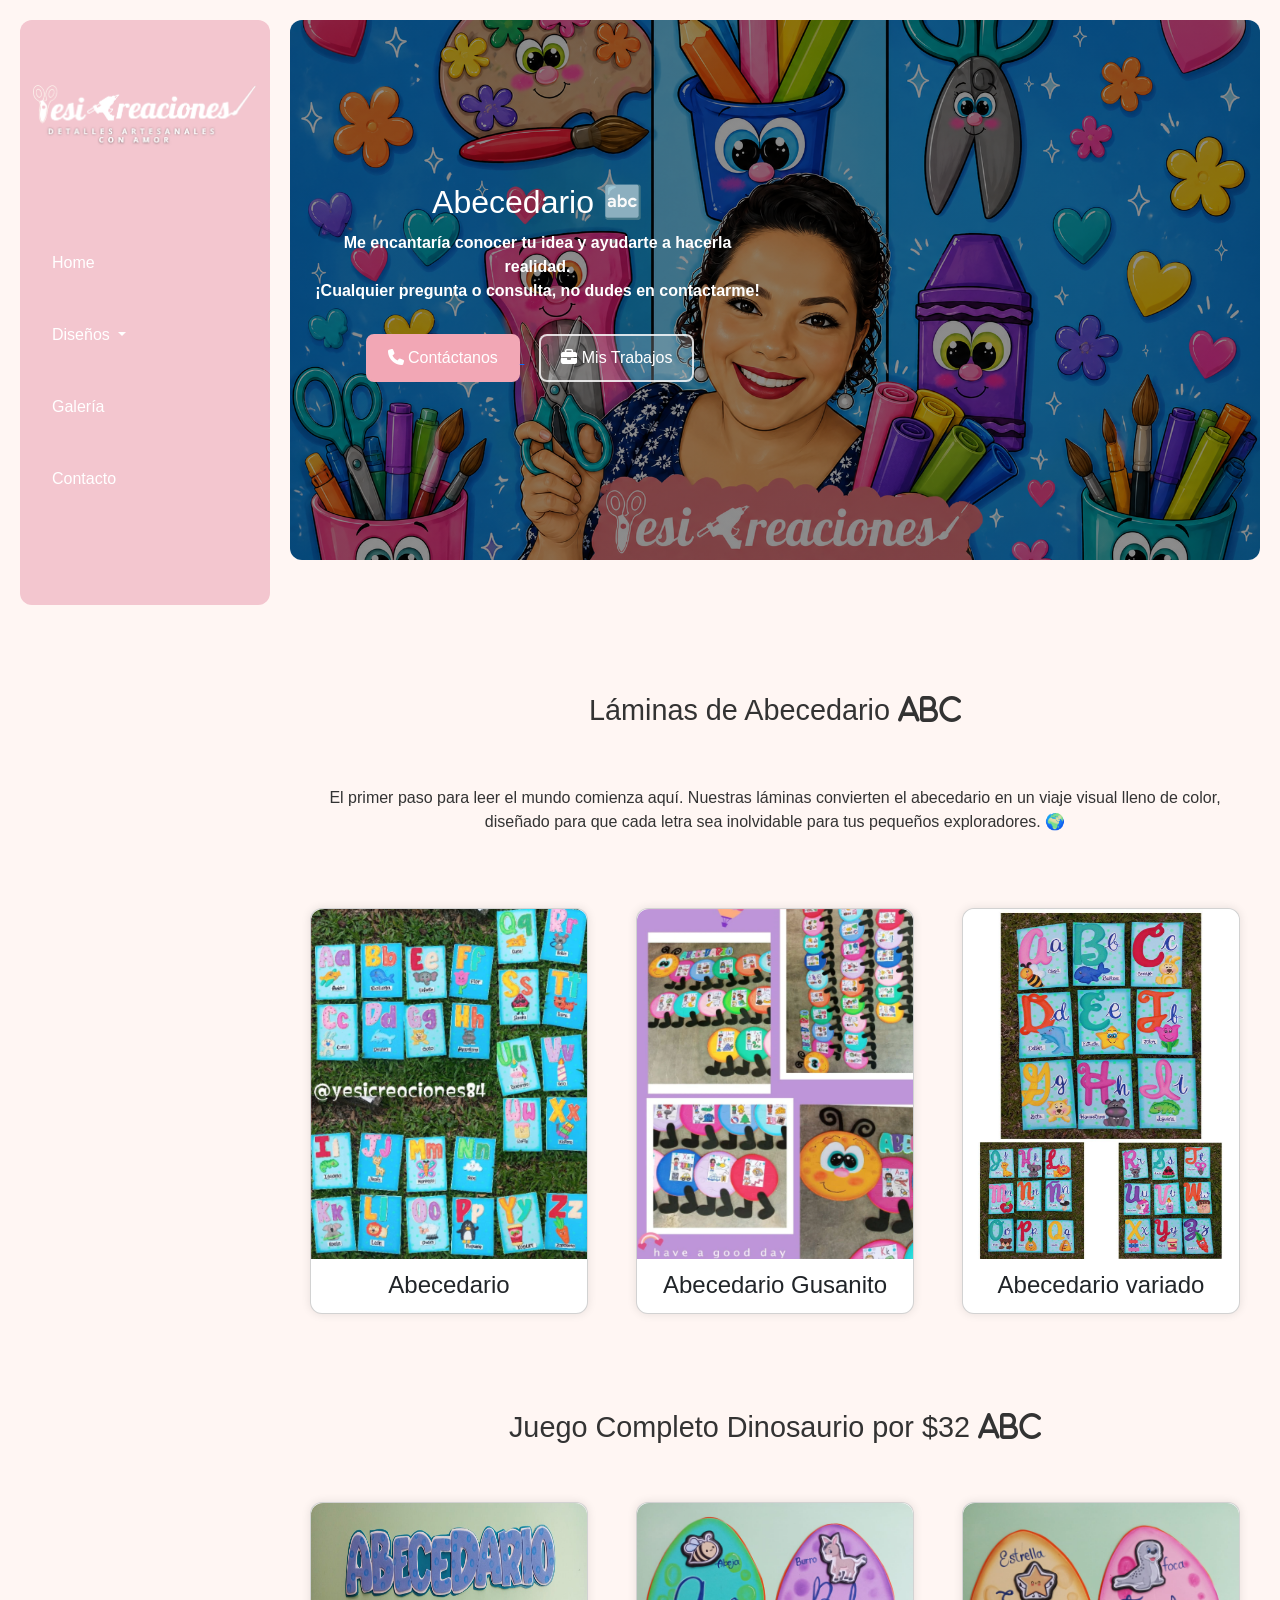
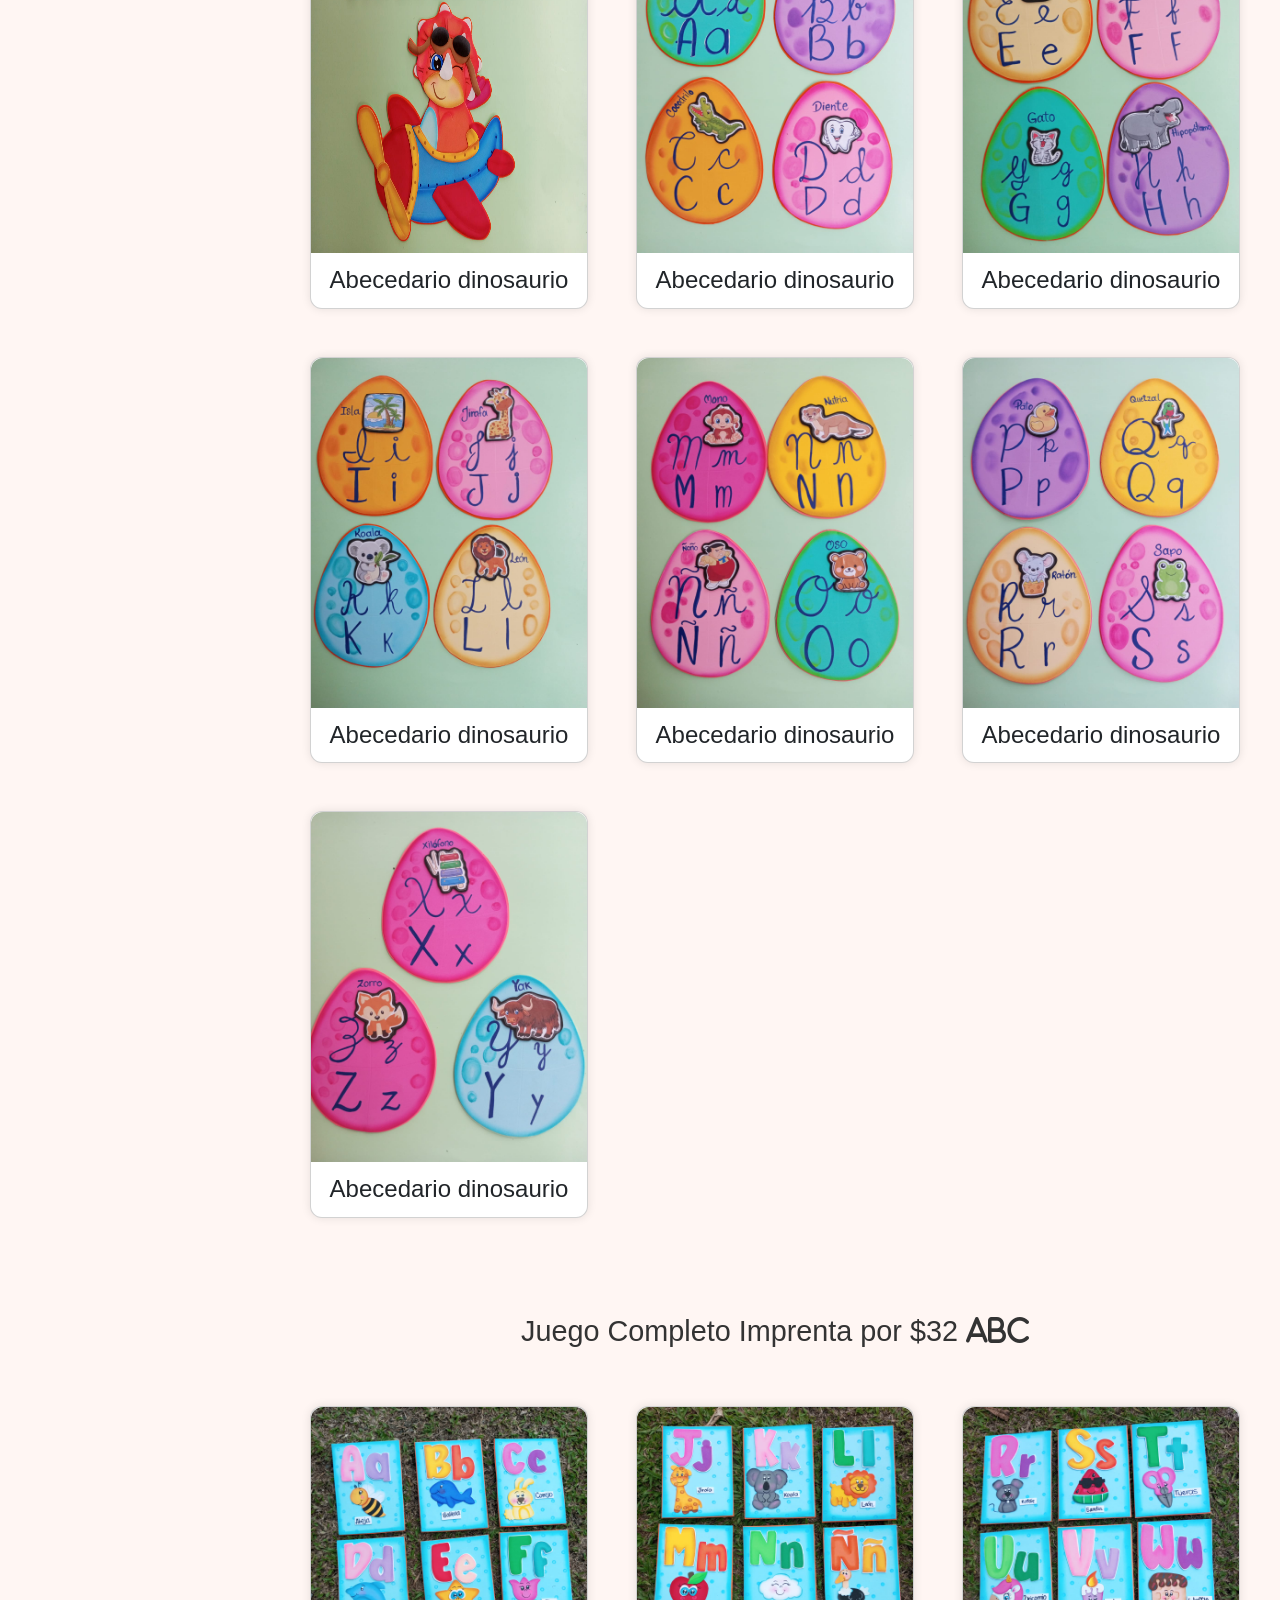
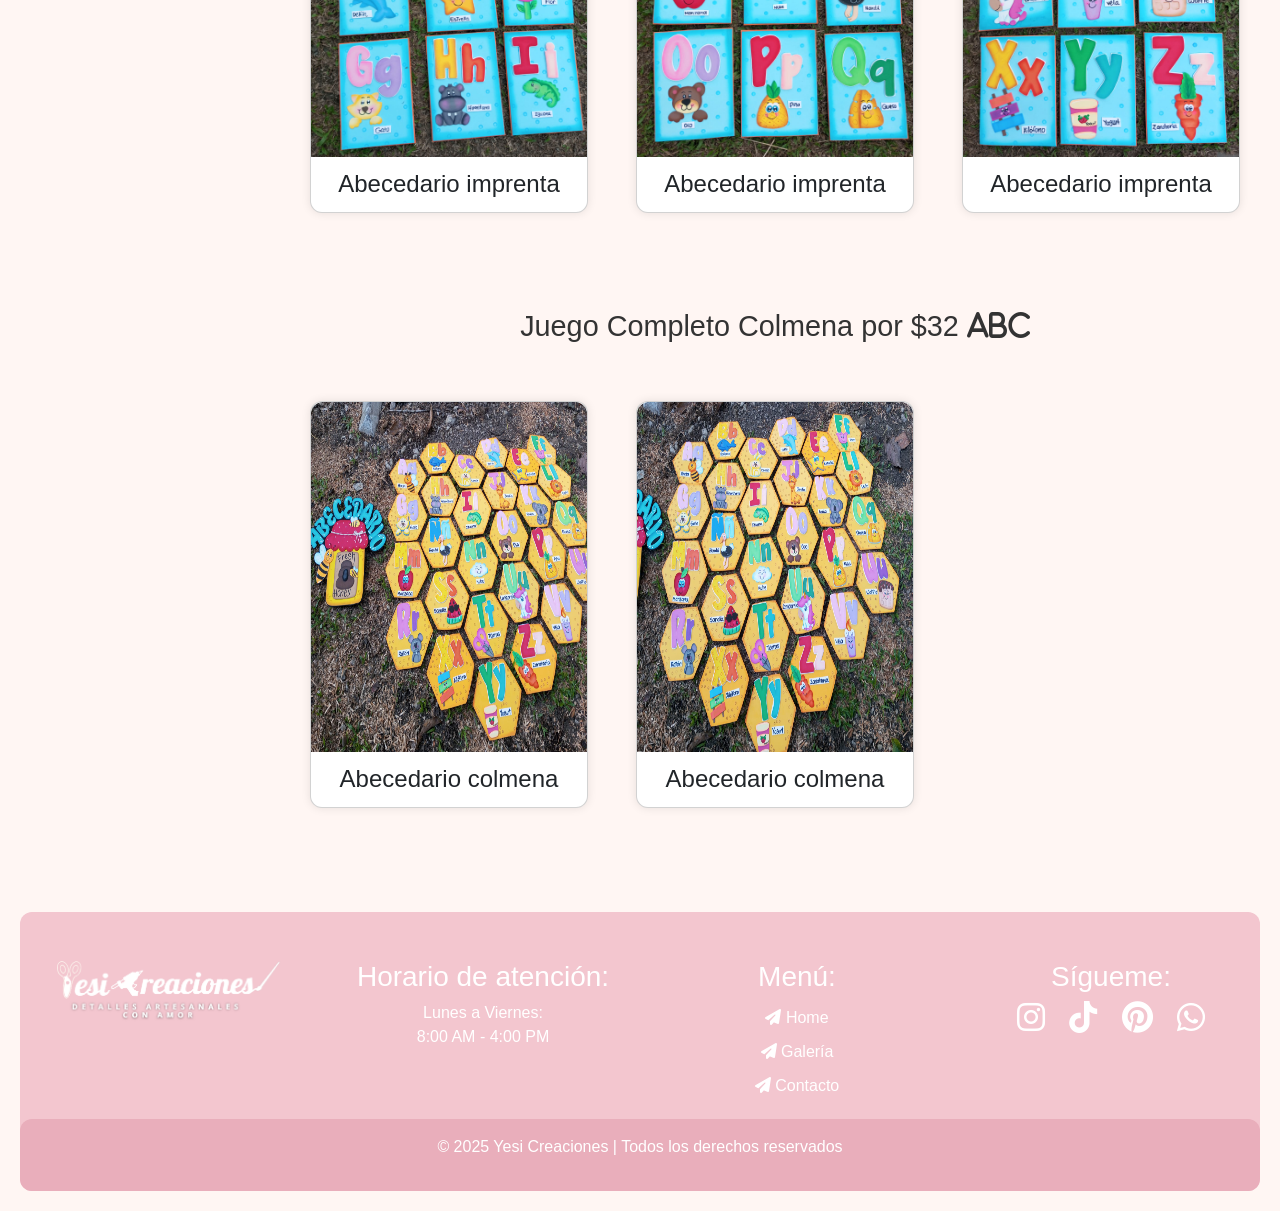
==== commit 0d155594: "correccion de errores ortograficos, fotos rotas y descripciones" ====
--- a/abecedario.html
+++ b/abecedario.html
@@ -131,7 +131,7 @@
                 <h4>Abecedario variado</h4>
             </div>   
 
-            <h2 class="titulo-bloque-cards">Juego Completo Dinisaurio por $32 <i class="fa-solid fa-a"></i><i class="fa-solid fa-b"></i><i class="fa-solid fa-c"></i></h2>
+            <h2 class="titulo-bloque-cards">Juego Completo Dinosaurio por $32 <i class="fa-solid fa-a"></i><i class="fa-solid fa-b"></i><i class="fa-solid fa-c"></i></h2>
 
             <div class="card"
                  data-nombre="Abecedario dinosaurio juego completo"
@@ -139,7 +139,7 @@
                  data-precio="$32"
                  data-bs-toggle="modal"
                  data-bs-target="#modalProducto">
-                <img src="imgs/Manualidad-abc-niosaurio.jpeg" alt="Manualidad Abecedario dinisaurio" loading="lazy" />
+                <img src="imgs/Manualidad-abc-niosaurio.jpeg" alt="Manualidad Abecedario dinosaurio" loading="lazy" />
                 <h4>Abecedario dinosaurio</h4>
             </div>  
             
@@ -149,7 +149,7 @@
                  data-precio="$32"
                  data-bs-toggle="modal"
                  data-bs-target="#modalProducto">
-                <img src="imgs/Manualidad-abc-niosaurio2.jpeg" alt="Manualidad Abecedario dinisaurio" loading="lazy" />
+                <img src="imgs/Manualidad-abc-niosaurio2.jpeg" alt="Manualidad Abecedario dinosaurio" loading="lazy" />
                 <h4>Abecedario dinosaurio</h4>
             </div>  
 
@@ -159,7 +159,7 @@
                  data-precio="$32"
                  data-bs-toggle="modal"
                  data-bs-target="#modalProducto">
-                <img src="imgs/Manualidad-abc-niosaurio3.jpeg" alt="Manualidad Abecedario dinisaurio" loading="lazy" />
+                <img src="imgs/Manualidad-abc-niosaurio3.jpeg" alt="Manualidad Abecedario dinosaurio" loading="lazy" />
                 <h4>Abecedario dinosaurio</h4>
             </div>  
 
@@ -169,7 +169,7 @@
                  data-precio="$32"
                  data-bs-toggle="modal"
                  data-bs-target="#modalProducto">
-                <img src="imgs/Manualidad-abc-niosaurio4.jpeg" alt="Manualidad Abecedario dinisaurio" loading="lazy" />
+                <img src="imgs/Manualidad-abc-niosaurio4.jpeg" alt="Manualidad Abecedario dinosaurio" loading="lazy" />
                 <h4>Abecedario dinosaurio</h4>
             </div>  
 
@@ -179,7 +179,7 @@
                  data-precio="$32"
                  data-bs-toggle="modal"
                  data-bs-target="#modalProducto">
-                <img src="imgs/Manualidad-abc-niosaurio6.jpeg" alt="Manualidad Abecedario dinisaurio" loading="lazy" />
+                <img src="imgs/Manualidad-abc-niosaurio6.jpeg" alt="Manualidad Abecedario dinosaurio" loading="lazy" />
                 <h4>Abecedario dinosaurio</h4>
             </div>  
 
@@ -189,7 +189,7 @@
                  data-precio="$32"
                  data-bs-toggle="modal"
                  data-bs-target="#modalProducto">
-                <img src="imgs/Manualidad-abc-niosaurio7.jpeg" alt="Manualidad Abecedario dinisaurio" loading="lazy" />
+                <img src="imgs/Manualidad-abc-niosaurio7.jpeg" alt="Manualidad Abecedario dinosaurio" loading="lazy" />
                 <h4>Abecedario dinosaurio</h4>
             </div>  
 
@@ -199,7 +199,7 @@
                  data-precio="$32"
                  data-bs-toggle="modal"
                  data-bs-target="#modalProducto">
-                <img src="imgs/Manualidad-abc-niosaurio9.jpeg" alt="Manualidad Abecedario dinisaurio" loading="lazy" />
+                <img src="imgs/Manualidad-abc-niosaurio9.jpeg" alt="Manualidad Abecedario dinosaurio" loading="lazy" />
                 <h4>Abecedario dinosaurio</h4>
             </div>  
 
